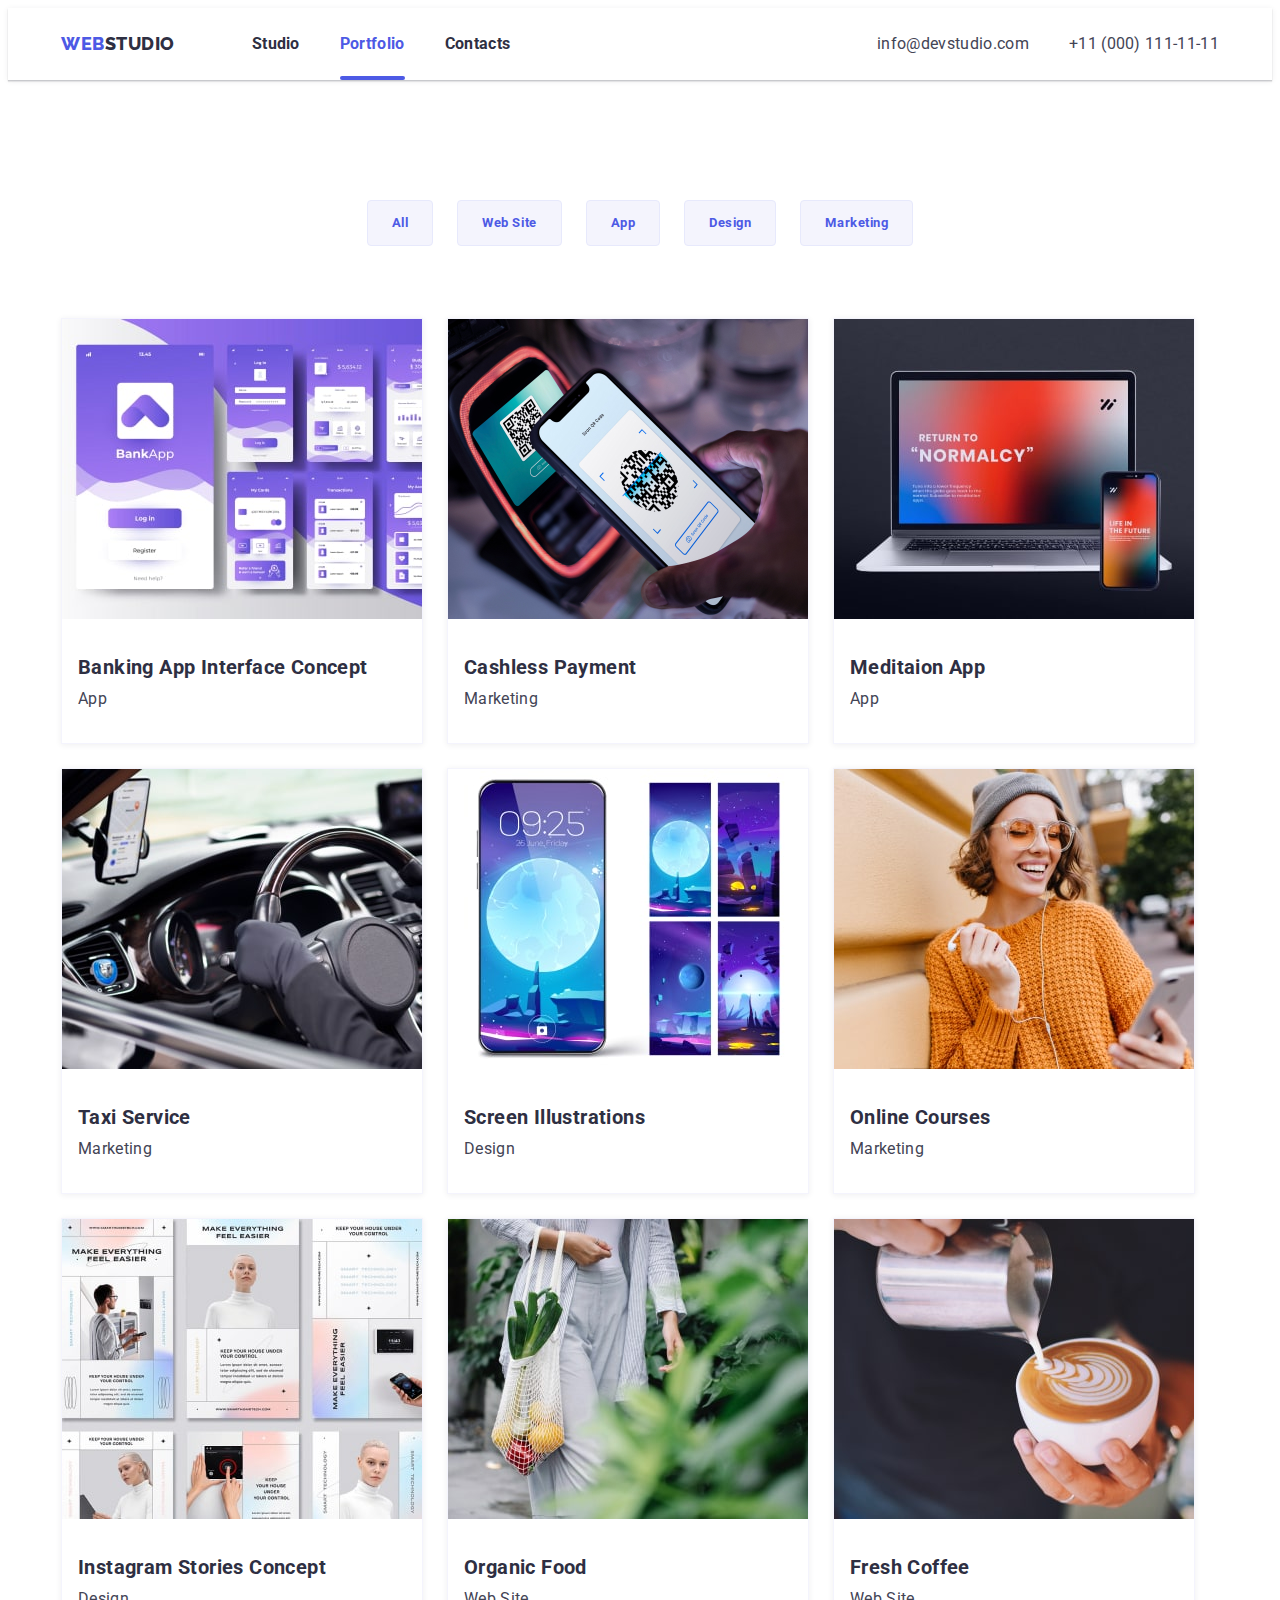
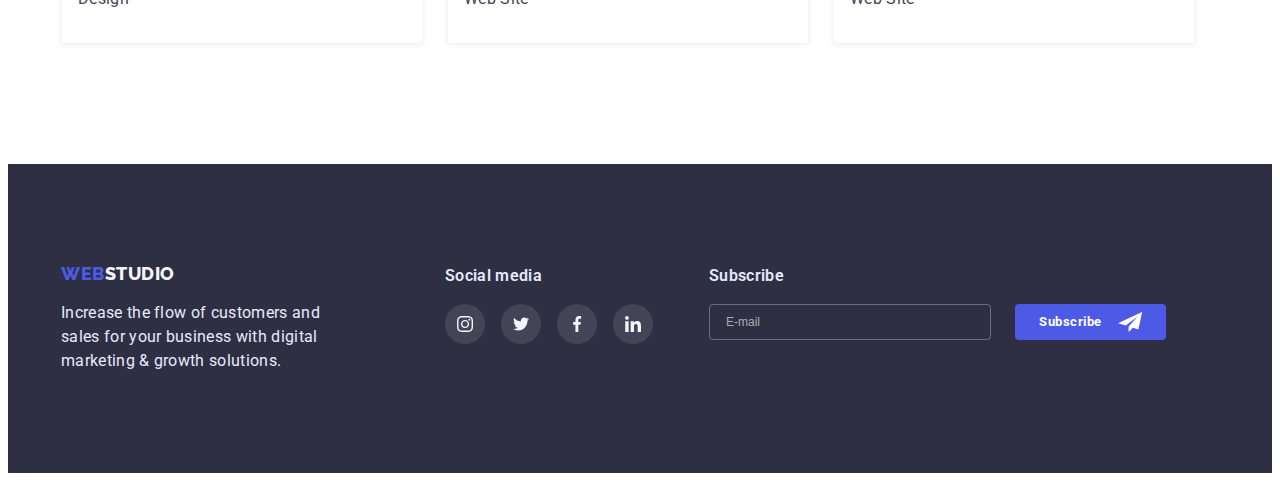
==== portfolio.html @ 07e4cd80 "start" ====
<!DOCTYPE html>
<html lang="en">
  <head>
    <meta charset="UTF-8" />
    <meta http-equiv="X-UA-Compatible" content="IE=edge" />
    <meta name="viewport" content="width=device-width, initial-scale=1.0" />
    <title>WebStudio</title>
    <link
      rel="stylesheet"
      href="https://cdnjs.cloudflare.com/ajax/libs/modern-normalize/1.1.0/modern-normalize.min.css"
      integrity="sha512-wpPYUAdjBVSE4KJnH1VR1HeZfpl1ub8YT/NKx4PuQ5NmX2tKuGu6U/JRp5y+Y8XG2tV+wKQpNHVUX03MfMFn9Q=="
      crossorigin="anonymous"
      referrerpolicy="no-referrer"
    />
    <link
      href="https://fonts.googleapis.com/css2?family=Raleway:wght@800&family=Roboto:wght@400;500;700;900&display=swap"
      rel="stylesheet"
    />
    <link rel="stylesheet" href="./css/styles.css" />
  </head>
  <body>
    <header class="header">
      <div class="container">
        <div class="header-flex">
          <nav class="header-nav">
            <a class="header-logo logo link" href="./index.html"
              ><span class="logo-start">WEB</span
              ><span class="logo-end">STUDIO</span></a
            >
            <ul class="header-menu list">
              <li class="menu-item">
                <a class="nav-link link" href="./index.html">Studio</a>
              </li>
              <li class="menu-item">
                <a class="nav-link link active-page" href="./portfolio.html"
                  ><span>Portfolio</span></a
                >
              </li>
              <li class="menu-item">
                <a class="nav-link link" href="#">Contacts</a>
              </li>
            </ul>
          </nav>
          <ul class="header-contacts list">
            <li class="contacts-item">
              <a class="contacts-link link" href="mailto:info@devstudio.com"
                >info@devstudio.com</a
              >
            </li>
            <li class="contacts-item">
              <a class="contacts-link link" href="tel:+110001111111"
                >+11 (000) 111-11-11</a
              >
            </li>
          </ul>
        </div>
      </div>
    </header>
    <main>
      <h1 class="visually-hidden">Portfolio</h1>
      <section class="section">
        <div class="container">
          <ul class="portfolio-filter list">
            <li><button type="button" class="filter-btn btn">All</button></li>
            <li>
              <button type="button" class="filter-btn btn">Web Site</button>
            </li>
            <li><button type="button" class="filter-btn btn">App</button></li>
            <li>
              <button type="button" class="filter-btn btn">Design</button>
            </li>
            <li>
              <button type="button" class="filter-btn btn">Marketing</button>
            </li>
          </ul>
          <h2 class="visually-hidden">Our Works</h2>
          <ul class="works list">
            <li class="works-item">
              <a class="link" href="#">
                <div class="work-thumb">
                  <img
                    class="list-img"
                    src="./images/portfolio/image-1.jpg"
                    alt="Banking App Interface Concept"
                    width="360"
                    height="300"
                  />
                  <div class="overlay">
                    <p class="overlay-text">
                      14 Stylish and User-Friendly App Design Concepts · Task
                      Manager App · Calorie Tracker App · Exotic Fruit Ecommerce
                      App · Cloud Storage App
                    </p>
                  </div>
                </div>
                <div class="item-info">
                  <h3 class="subtitle">Banking App Interface Concept</h3>
                  <p class="text">App</p>
                </div>
              </a>
            </li>
            <li class="works-item">
              <a class="link" href="#">
                <div class="work-thumb">
                  <img
                    class="list-img"
                    src="./images/portfolio/image-2.jpg"
                    alt="Banking App Interface Concept"
                    width="360"
                    height="300"
                  />
                  <div class="overlay">
                    <p class="overlay-text">
                      14 Stylish and User-Friendly App Design Concepts · Task
                      Manager App · Calorie Tracker App · Exotic Fruit Ecommerce
                      App · Cloud Storage App
                    </p>
                  </div>
                </div>
                <div class="item-info">
                  <h3 class="subtitle">Cashless Payment</h3>
                  <p class="text">Marketing</p>
                </div>
              </a>
            </li>
            <li class="works-item">
              <a class="link" href="#">
                <div class="work-thumb">
                  <img
                    class="list-img"
                    src="./images/portfolio/image-3.jpg"
                    alt="Meditaion App for desktop and mobile phone"
                    width="360"
                    height="300"
                  />
                  <div class="overlay">
                    <p class="overlay-text">
                      14 Stylish and User-Friendly App Design Concepts · Task
                      Manager App · Calorie Tracker App · Exotic Fruit Ecommerce
                      App · Cloud Storage App
                    </p>
                  </div>
                </div>
                <div class="item-info">
                  <h3 class="subtitle">Meditaion App</h3>
                  <p class="text">App</p>
                </div>
              </a>
            </li>
            <li class="works-item">
              <a class="link" href="#">
                <div class="work-thumb">
                  <img
                    class="list-img"
                    src="./images/portfolio/image-4.jpg"
                    alt="Driver in car"
                    width="360"
                    height="300"
                  />
                  <div class="overlay">
                    <p class="overlay-text">
                      14 Stylish and User-Friendly App Design Concepts · Task
                      Manager App · Calorie Tracker App · Exotic Fruit Ecommerce
                      App · Cloud Storage App
                    </p>
                  </div>
                </div>
                <div class="item-info">
                  <h3 class="subtitle">Taxi Service</h3>
                  <p class="text">Marketing</p>
                </div>
              </a>
            </li>
            <li class="works-item">
              <a class="link" href="#">
                <div class="work-thumb">
                  <img
                    class="list-img"
                    src="./images/portfolio/image-5.jpg"
                    alt=" Mobile phone Screen Illustrations"
                    width="360"
                    height="300"
                  />
                  <div class="overlay">
                    <p class="overlay-text">
                      14 Stylish and User-Friendly App Design Concepts · Task
                      Manager App · Calorie Tracker App · Exotic Fruit Ecommerce
                      App · Cloud Storage App
                    </p>
                  </div>
                </div>
                <div class="item-info">
                  <h3 class="subtitle">Screen Illustrations</h3>
                  <p class="text">Design</p>
                </div>
              </a>
            </li>
            <li class="works-item">
              <a class="link" href="#">
                <div class="work-thumb">
                  <img
                    class="list-img"
                    src="./images/portfolio/image-6.jpg"
                    alt="Happy girl with mobile phone"
                    width="360"
                    height="300"
                  />
                  <div class="overlay">
                    <p class="overlay-text">
                      14 Stylish and User-Friendly App Design Concepts · Task
                      Manager App · Calorie Tracker App · Exotic Fruit Ecommerce
                      App · Cloud Storage App
                    </p>
                  </div>
                </div>
                <div class="item-info">
                  <h3 class="subtitle">Online Courses</h3>
                  <p class="text">Marketing</p>
                </div>
              </a>
            </li>
            <li class="works-item">
              <a class="link" href="#">
                <div class="work-thumb">
                  <img
                    class="list-img"
                    src="./images/portfolio/image-7.jpg"
                    alt="Instagram Stories Concept"
                    width="360"
                    height="300"
                  />
                  <div class="overlay">
                    <p class="overlay-text">
                      14 Stylish and User-Friendly App Design Concepts · Task
                      Manager App · Calorie Tracker App · Exotic Fruit Ecommerce
                      App · Cloud Storage App
                    </p>
                  </div>
                </div>
                <div class="item-info">
                  <h3 class="subtitle">Instagram Stories Concept</h3>
                  <p class="text">Design</p>
                </div>
              </a>
            </li>
            <li class="works-item">
              <a class="link" href="#">
                <div class="work-thumb">
                  <img
                    class="list-img"
                    src="./images/portfolio/image-8.jpg"
                    alt="Woman with vegetables in a bag"
                    width="360"
                    height="300"
                  />
                  <div class="overlay">
                    <p class="overlay-text">
                      14 Stylish and User-Friendly App Design Concepts · Task
                      Manager App · Calorie Tracker App · Exotic Fruit Ecommerce
                      App · Cloud Storage App
                    </p>
                  </div>
                </div>
                <div class="item-info">
                  <h3 class="subtitle">Organic Food</h3>
                  <p class="text">Web Site</p>
                </div>
              </a>
            </li>
            <li class="works-item">
              <a class="link" href="#">
                <div class="work-thumb">
                  <img
                    class="list-img"
                    src="./images/portfolio/image-9.jpg"
                    alt="The man makes coffee"
                    width="360"
                    height="300"
                  />
                  <div class="overlay">
                    <p class="overlay-text">
                      14 Stylish and User-Friendly App Design Concepts · Task
                      Manager App · Calorie Tracker App · Exotic Fruit Ecommerce
                      App · Cloud Storage App
                    </p>
                  </div>
                </div>
                <div class="item-info">
                  <h3 class="subtitle">Fresh Coffee</h3>
                  <p class="text">Web Site</p>
                </div>
              </a>
            </li>
          </ul>
        </div>
      </section>
    </main>
    <footer class="footer">
      <div class="container">
        <div>
          <a class="footer-logo logo link" href="./index.html"
            ><span class="logo-start">WEB</span
            ><span class="logo-end">STUDIO</span></a
          >
          <p class="footer-text text">
            Increase the flow of customers and sales for your business with
            digital marketing & growth solutions.
          </p>
        </div>
        <div class="footer-social">
          <p class="footer-text text">Social media</p>
          <ul class="footer-social-list list">
            <li class="social-item">
              <a class="social-link link" href="#"
                ><svg class="social-icon">
                  <use href="./images/icons.svg#icon-instagram"></use></svg
              ></a>
            </li>
            <li class="social-item">
              <a class="social-link link" href="#"
                ><svg class="social-icon">
                  <use href="./images/icons.svg#icon-twitter"></use></svg
              ></a>
            </li>
            <li class="social-item">
              <a class="social-link link" href="#"
                ><svg class="social-icon">
                  <use href="./images/icons.svg#icon-facebook"></use></svg
              ></a>
            </li>
            <li class="social-item">
              <a class="social-link link" href="#"
                ><svg class="social-icon">
                  <use href="./images/icons.svg#icon-linkedin"></use></svg
              ></a>
            </li>
          </ul>
        </div>
        <div class="subscribe">
          <label for="subscribe">
            <p class="footer-text text">Subscribe</p>
          </label>
          <div class="subscribe-flex">
            <input
              class="email-input"
              type="email"
              name="subscribe-email"
              id="subscribe"
              placeholder="E-mail"
            />
            <button class="subscribe-btn btn" type="submit">
              Subscribe
              <svg class="subscribe-icon">
                <use href="./images/icons.svg#icon-send"></use>
              </svg>
            </button>
          </div>
        </div>
      </div>
    </footer>
  </body>
</html>
---- css/styles.css ----
:root {
  /*_________COLOR SCHEME________*/

  /* iris-color*/
  --primary-brand-color: #4d5ae5;
  /* ocean-color */
  --pressed-color: #404bbf;
  /* navy-blue-color */
  --dark-color: #2e2f42;
  /* navy-blue-modal */
  --backdrop-color: rgba(46, 47, 66, 0.4);
  /* green-color */
  --success-color: #31d0aa;
  /* slate-color */
  --text-color: #434455;
  /* light-text-color */
  --subtle-text-color: #8e8f99;
  /*cornflower-color*/
  --accent-color: #e7e9fc;
  /* cloud-color */
  --light-color: #f4f4fd;
  /* clean */
  --clean-color: #ffffff;

  /*_________TRANSITIONS________*/

  --main-transition-duration: 250ms;
  --main-cubic-bezier: cubic-bezier(0.4, 0, 0.2, 1);
}

body {
  font-family: 'Roboto', 'Helvetica Neue', 'Verdana', 'Tahoma', sans-serif;
  font-size: 16px;
  color: var(--text-color);
  background-color: var(--clean-color);
}

/*_________NULL STYLE________*/
h1,
h2,
h3 {
  margin-top: 0;
  margin-bottom: 0;
}

input:focus {
  outline: transparent;
}

.list {
  list-style: none;

  padding-left: 0;
  margin-top: 0;
  margin-bottom: 0;
}

.link {
  text-decoration: none;
  color: var(--text-color);
}
.link:active,
.link:visited {
  color: var(--text-color);
}

.visually-hidden {
  position: absolute;
  width: 1px;
  height: 1px;
  margin: -1px;
  border: 0;
  padding: 0;
  white-space: nowrap;
  clip-path: inset(100%);
  clip: rect(0 0 0 0);
  overflow: hidden;
}

textarea {
  resize: none;
}

textarea:focus {
  outline: transparent;
}

/*________DEFAULT STYLE________*/
.btn {
  font-family: 'Roboto';
  cursor: pointer;
  font-weight: 700;
  line-height: 1.5;
  letter-spacing: 0.04em;
}

.container {
  width: 1158px;
  padding-left: 12px;
  padding-right: 12px;
  margin: 0 auto;
}

.title {
  font-weight: 700;
  font-size: 36px;
  line-height: 1.11;
  letter-spacing: 0.02em;
  text-align: center;
  text-transform: capitalize;
  color: var(--dark-color);

  margin-bottom: 72px;
}

.subtitle {
  font-weight: 700;
  font-size: 20px;
  line-height: 1.2;
  letter-spacing: 0.02em;
  color: var(--dark-color);

  margin-bottom: 8px;
}

.text {
  line-height: 1.5;
  letter-spacing: 0.02em;

  margin-top: 0;
  margin-bottom: 0;
}

.active-page span {
  color: var(--primary-brand-color);
}

.active-page::after {
  content: '';

  display: block;

  width: 100%;
  height: 4px;
  background-color: var(--primary-brand-color);
  border-radius: 2px;

  position: absolute;
  bottom: 0;
  left: 0;
}

.section {
  padding-top: 120px;
  padding-bottom: 120px;
}

/*_______HEADER________*/
.header {
  background-color: var(--clean-color);
  box-shadow: 0px 2px 1px rgba(46, 47, 66, 0.08), 0px 1px 1px rgba(46, 47, 66, 0.16), 0px 1px 6px rgba(46, 47, 66, 0.08);
}

.header-menu {
  display: flex;
  margin-left: 77px;
}

.menu-item {
  position: relative;
  padding: 24px 0;
}

.header-nav {
  display: flex;
}

.header-flex {
  display: flex;
  align-items: center;
}

.header-menu .menu-item:not(:last-child) {
  margin-right: 40px;
}

.header-contacts {
  display: flex;
  margin-left: auto;
}

.header-contacts .contacts-item:not(:last-child) {
  margin-right: 40px;
}

.logo {
  font-family: 'Raleway', sans-serif;
  font-weight: 800;
  font-size: 18px;
  line-height: 1.33;
  letter-spacing: 0.03em;

  display: flex;
  align-items: center;
}

.logo-start {
  color: var(--primary-brand-color);
}

.header-logo .logo-end {
  color: var(--dark-color);
}

.nav-link {
  font-weight: 700;
  color: var(--dark-color);
  line-height: 1.5;
  letter-spacing: 0.02em;

  transition: color var(--main-transition-duration) var(--main-cubic-bezier);
}

.nav-link:visited {
  color: var(--dark-color);
}

.nav-link:hover,
.nav-link:focus {
  color: var(--primary-brand-color);
}

.header-contacts {
  margin-bottom: 0;
  margin-top: 0;
}

.contacts-link {
  color: var(--text-color);
  line-height: 1.5;
  letter-spacing: 0.02em;

  transition: color var(--main-transition-duration) var(--main-cubic-bezier);
}

.contacts-link:visited {
  color: var(--text-color);
}

.contacts-link:hover,
.contacts-link:focus {
  color: var(--primary-brand-color);
}

/*________index.html MAIN________*/

/*_____HERO____ */

.hero {
  background-image: linear-gradient(rgba(46, 47, 66, 0.7), rgba(46, 47, 66, 0.7)), url(../images/hero-image.jpg);
  background-position: center;
  background-size: cover;
  background-repeat: no-repeat;
  max-width: 1440px;
  background-color: var(--dark-color);
  padding: 192px 0;
  margin: 0 auto;
  text-align: center;
}

.hero-title {
  font-family: 'Roboto';
  font-style: normal;
  font-weight: 700;
  font-size: 56px;
  line-height: 1.07;
  letter-spacing: 0.02em;
  text-align: center;
  color: var(--clean-color);
  width: 496px;
  margin-bottom: 48px;
  margin-left: auto;
  margin-right: auto;
}

.hero-btn,
.send-btn {
  line-height: 1.18;
  color: var(--clean-color);

  border: none;
  background: var(--primary-brand-color);
  box-shadow: 0px 4px 4px rgba(0, 0, 0, 0.15);
  border-radius: 4px;

  min-width: 170px;
  padding: 16px 32px;

  transition: box-shadow var(--main-transition-duration) var(--main-cubic-bezier);
}

.hero-btn:hover,
.hero-btn:focus,
.send-btn:hover,
.send-btn:focus {
  box-shadow: 0px 1px 6px rgba(46, 47, 66, 0.08), 0px 1px 1px rgba(46, 47, 66, 0.16), 0px 2px 1px rgba(46, 47, 66, 0.08);
}

.hero-btn:active,
.send-btn:active,
.subscribe-btn:active {
  background: var(--pressed-color);
  box-shadow: 0px 4px 4px rgba(0, 0, 0, 0.15);
}
/*____BENEFITS SECTION____*/

.benefits-list {
  display: flex;
}

.benefits-item:not(:last-child) {
  margin-right: 24px;
}

.benefits-header {
  background-color: var(--light-color);
  margin-bottom: 8px;
}

.benefits-link {
  display: flex;
  width: 264px;
  height: 112px;
  align-items: center;
  justify-content: center;
}

.benefits-icon {
  width: 64px;
  height: 64px;
}

/*____SERVISES SECTION____*/
.services {
  padding-bottom: 120px;
}

.services-list {
  display: flex;
}

.services-item:not(:last-child) {
  margin-right: 24px;
}

/*____TEAM SECTION____*/
.team {
  background-color: var(--light-color);
}

.team-list {
  display: flex;
}

.team-item .team-subtitle {
  padding-top: 32px;
}

.team-item {
  text-align: center;

  background: var(--clean-color);
  box-shadow: 0px 1px 6px rgba(46, 47, 66, 0.08), 0px 1px 1px rgba(46, 47, 66, 0.16), 0px 2px 1px rgba(46, 47, 66, 0.08);
  border-radius: 0px 0px 4px 4px;

  padding-bottom: 32px;
}

.team-item:not(:last-child) {
  margin-right: 24px;
}

.team-item .text {
  margin-bottom: 12px;
}

.team-social {
  display: flex;
  justify-content: center;
}

.social-link {
  background-color: var(--primary-brand-color);
  width: 40px;
  height: 40px;
  border-radius: 50%;
  display: flex;
  justify-content: center;
  align-items: center;

  transition: background-color var(--main-transition-duration) var(--main-cubic-bezier);
}

.social-link:hover {
  background-color: var(--pressed-color);
}

.social-icon {
  width: 16px;
  height: 16px;
}

.social-item + .social-item {
  margin-left: 24px;
}

/*____CUSTOMERS SECTION____*/
.customers-list {
  display: flex;
  justify-content: center;
}

.customer-link {
  border: 1px solid var(--subtle-text-color);
  border-radius: 4px;
  color: var(--subtle-text-color);
  display: flex;
  width: 168px;
  height: 88px;
  justify-content: center;
  align-items: center;

  transition: color var(--main-transition-duration) var(--main-cubic-bezier), border var(--main-transition-duration) var(--main-cubic-bezier);
}

.customer-link:hover,
.customer-link:focus {
  color: var(--primary-brand-color);
  border: 1px solid var(--primary-brand-color);
}

.customers-item + .customers-item {
  margin-left: 24px;
}

.customer-icon {
  width: 104px;
  height: 56px;
  fill: currentColor;
}

/*_______portfolio.html MAIN________*/

/*____FILTER SECTION____*/

.portfolio-filter {
  margin-bottom: 72px;

  display: flex;
  justify-content: center;
}

.portfolio-filter li:not(:last-child) {
  margin-right: 24px;
}

.filter-btn {
  color: var(--primary-brand-color);
  background: var(--light-color);
  border: 1px solid var(--accent-color);
  border-radius: 4px;

  padding: 12px 24px;

  transition: color var(--main-transition-duration) var(--main-cubic-bezier), background var(--main-transition-duration) var(--main-cubic-bezier),
    box-shadow var(--main-transition-duration) var(--main-cubic-bezier), border-radius var(--main-transition-duration) var(--main-cubic-bezier);
}

.filter-btn:hover,
.filter-btn:focus {
  color: var(--clean-color);
  background: var(--primary-brand-color);
  box-shadow: 0px 3px 1px rgba(0, 0, 0, 0.1), 0px 2px 1px rgba(0, 0, 0, 0.08), 0px 2px 2px rgba(0, 0, 0, 0.12);
  border-radius: 4px;
}

/*____WORKS SECTION____*/

.works {
  display: flex;
  flex-wrap: wrap;
  margin: -12px;
}

.work-thumb {
  position: relative;
}

.overlay {
  position: absolute;
  top: 0;
  left: 0;

  width: 100%;
  height: 100%;
  padding: 40px 32px 0 32px;
  background-color: var(--primary-brand-color);

  transform: translateY(100%);
  transition: transform var(--main-transition-duration) var(--main-cubic-bezier);
}

.overlay-text {
  color: var(--clean-color);
}

.works-item {
  background: var(--clean-color);
  border: 0.5px solid var(--light-color);
  box-shadow: 0px 1px 6px rgba(46, 47, 66, 0.08);
  margin: 12px;

  overflow: hidden;

  transition: transform var(--main-transition-duration) var(--main-cubic-bezier), box-shadow var(--main-transition-duration) var(--main-cubic-bezier),
    box-shadow var(--main-transition-duration) var(--main-cubic-bezier);
}

.works-item:hover,
.works-item:focus {
  border: 0.5px solid var(--light-color);
  box-shadow: 0px 1px 6px rgba(46, 47, 66, 0.08), 0px 1px 1px rgba(46, 47, 66, 0.16), 0px 2px 1px rgba(46, 47, 66, 0.08);
}

.works-item .link:hover .overlay,
.works-item .link:focus .overlay {
  transform: translateY(0);
}

.item-info {
  padding: 32px 16px;

  background-color: var(--clean-color);

  position: relative;
  z-index: 1;
}

/*________FOOTER________*/

.footer {
  background-color: var(--dark-color);

  padding-top: 100px;
  padding-bottom: 100px;
}

.footer-logo {
  line-height: 1.16;

  display: inline-block;
  margin-bottom: 16px;
}

.footer-logo .logo-end {
  color: var(--light-color);
}

.footer-text {
  color: var(--accent-color);

  width: 264px;
}

.footer-social {
  margin-left: 120px;
}

.footer-social .footer-text,
.subscribe .footer-text {
  font-weight: 600;
  margin-bottom: 16px;
}

.footer-social-list {
  display: flex;
}

.footer-social-list .social-item:not(:first-child) {
  margin-left: 16px;
}

.footer-social-list .social-link {
  background-color: rgba(255, 255, 255, 0.1);

  transition: background-color var(--main-transition-duration) var(--main-cubic-bezier);
}

.footer-social-list .social-link:hover,
.footer-social-list .social-link:focus {
  background-color: var(--success-color);
}

.footer .container {
  display: flex;
}

.email-input {
  padding: 8px 0 8px 16px;
  background-color: transparent;
  border: 1px solid rgba(255, 255, 255, 0.3);
  border-radius: 4px;
  min-width: 264px;
  color: var(--accent-color);
}

.email-input::placeholder {
  color: rgba(255, 255, 255, 0.6);
  font-size: 12px;
  line-height: 1.5;
}

.subscribe-btn {
  padding: 8px 24px;
  background-color: var(--primary-brand-color);
  border-radius: 4px;
  border: transparent;
  margin-left: 24px;

  color: var(--clean-color);

  display: flex;
  justify-content: center;
  align-items: center;
}

.subscribe-flex {
  display: flex;
}

.subscribe-icon {
  width: 24px;
  height: 20px;
  margin-left: 16px;
}

/*________MODAL________*/

.backdrop {
  width: 100vw;
  height: 100vh;
  background-color: var(--backdrop-color);

  position: fixed;
  top: 0;
  left: 0;

  transition: opacity var(--main-transition-duration) var(--main-cubic-bezier), visibility var(--main-transition-duration) var(--main-cubic-bezier);
}

.backdrop.is-hidden {
  visibility: hidden;
  opacity: 0;
  pointer-events: none;
}

.modal {
  width: 410px;
  min-height: 575px;
  background-color: #fcfcfc;
  box-shadow: 0px 1px 1px rgba(0, 0, 0, 0.14), 0px 1px 3px rgba(0, 0, 0, 0.12), 0px 2px 1px rgba(0, 0, 0, 0.2);
  border-radius: 4px;
  padding: 72px 24px 24px 24px;

  position: absolute;
  left: 50%;
  top: 50%;

  transform: scale(1) translate(-50%, -50%);

  transition-property: transform, opacity;
  transition-duration: var(--main-transition-duration);
  transition-timing-function: var(--main-cubic-bezier);
  transition-delay: 300ms;
}

.backdrop.is-hidden .modal {
  transform: scale(1.5) translate(-50%, 80%);
  opacity: 0;
}

.modal-btn {
  width: 24px;
  height: 24px;
  background-color: var(--accent-color);
  border: 1px solid rgba(0, 0, 0, 0.1);
  border-radius: 50%;

  cursor: pointer;

  display: flex;
  justify-content: center;
  align-items: center;

  position: absolute;
  top: 24px;
  right: 24px;
}

.modal-btn:active,
.modal-btn:focus,
.modal-btn:hover{
  background-color: var(--pressed-color);
}

.modal-btn:active .modal-icon, 
.modal-btn:focus .modal-icon, 
.modal-btn:hover .modal-icon {
  fill: var(--clean-color);
}

.modal-icon {
  width: 8px;
  height: 8px;
}

.user-contacts {
  display: flex;
  flex-direction: column;
}

.modal-title {
  font-size: 16px;
  line-height: 1.5;
  color: var(--dark-color);
  text-align: center;

  margin-bottom: 16px;
}

.modal-label {
  display: block;
  font-size: 12px;
  line-height: 1.16;
  letter-spacing: 0.01em;

  margin-bottom: 4px;
}

.modal-input {
  width: 100%;
  border: 1px solid rgba(33, 33, 33, 0.2);
  border-radius: 4px;
  padding: 8px 4px 8px 38px;

  background-color: #fcfcfc;

  transition: border var(--main-transition-duration) var(--main-cubic-bezier);
}

.modal-input:focus {
  border: 1px solid var(--primary-brand-color);
}

.modal-input ~ .input-icon {
  transition: fill var(--main-transition-duration) var(--main-cubic-bezier);
}

.modal-input:focus ~ .input-icon {
  fill: var(--primary-brand-color);
}

.modal-input::placeholder {
  font-size: 12px;
  line-height: 1.16;
  letter-spacing: 0.01em;
  color: rgba(117, 117, 117, 0.5);
}

.input-field {
  display: block;
  margin-bottom: 8px;
}

.input-relative {
  position: relative;
}

.input-icon {
  width: 18px;
  height: 24px;
  display: block;

  position: absolute;
  top: 50%;
  left: 20px;

  transform: translateY(-50%);
}

.comment-input {
  margin-bottom: 8px;
}
.comment-input > .modal-input {
  padding-left: 16px;
  min-height: 120px; 
}

.check-label {
  display: flex;
  margin-bottom: 24px;
  align-items: center;
}

.checkbox {
  position: absolute;
  width: 1px;
  height: 1px;
  margin: -1px;
  border: 0;
  padding: 0;

  white-space: nowrap;
  clip-path: inset(100%);
  clip: rect(0 0 0 0);
  overflow: hidden;
}

.check-icon {
  display: block;
  width: 16px;
  height: 16px;
  border: 1.25px solid var(--dark-color);
  border-radius: 2px;
  margin-right: 8px;

  transition-property: background-image, background-color, border;
  transition-duration: var(--main-transition-duration);
  transition-timing-function: var(--main-cubic-bezier);
}

.checkbox:checked + .check-icon {
  background-image: url(../images/check.svg);
  background-color: var(--pressed-color);
  border: 1.25px solid var(--pressed-color);
  background-size: contain;
  background-origin: border-box;
}

.check-text {
  font-size: 12px;
  line-height: 1.33;
  letter-spacing: 0.04em;
  color: #757575;
}

.check-link {
  display: inline-block;
  margin-left: 4px;
  color: var(--primary-brand-color);
  text-decoration: underline;
}

.check-link:visited {
  color: var(--primary-brand-color);
}

.send-btn {
  display: block;
  margin: 0 auto;
}
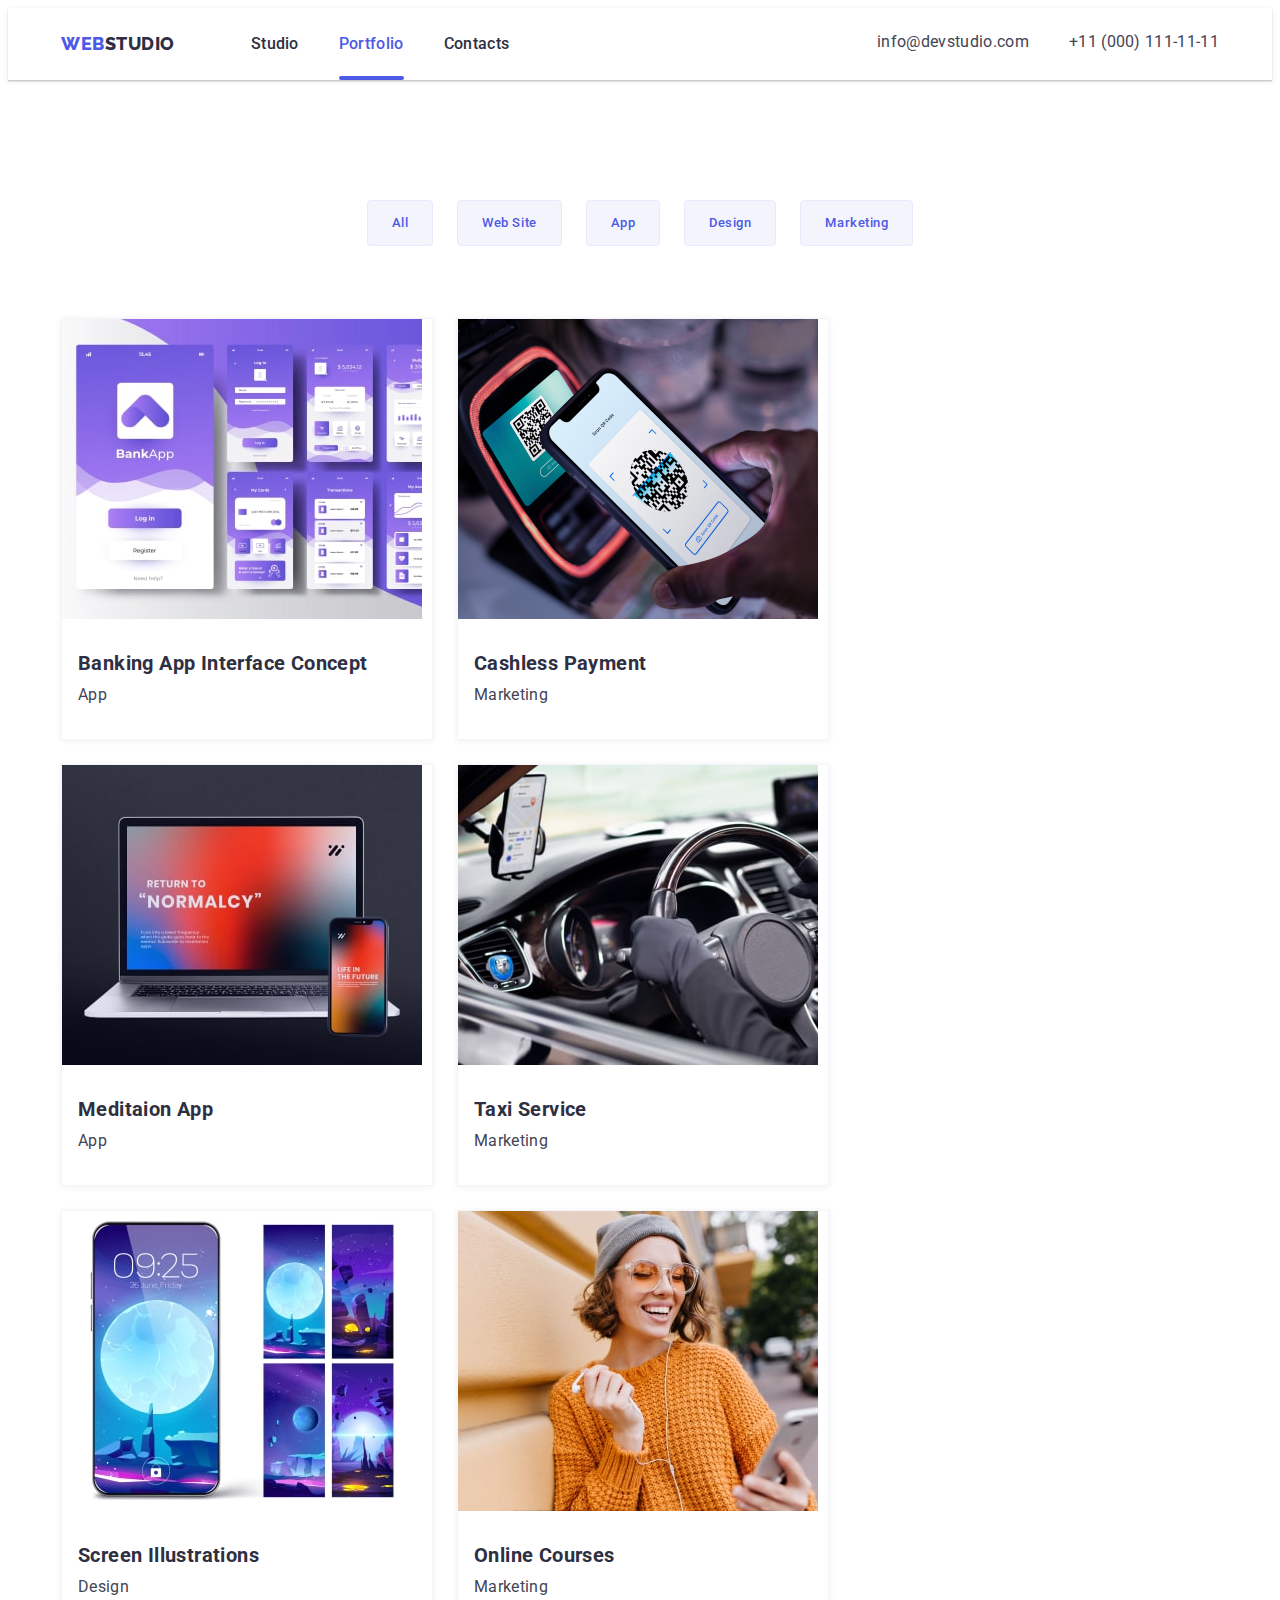
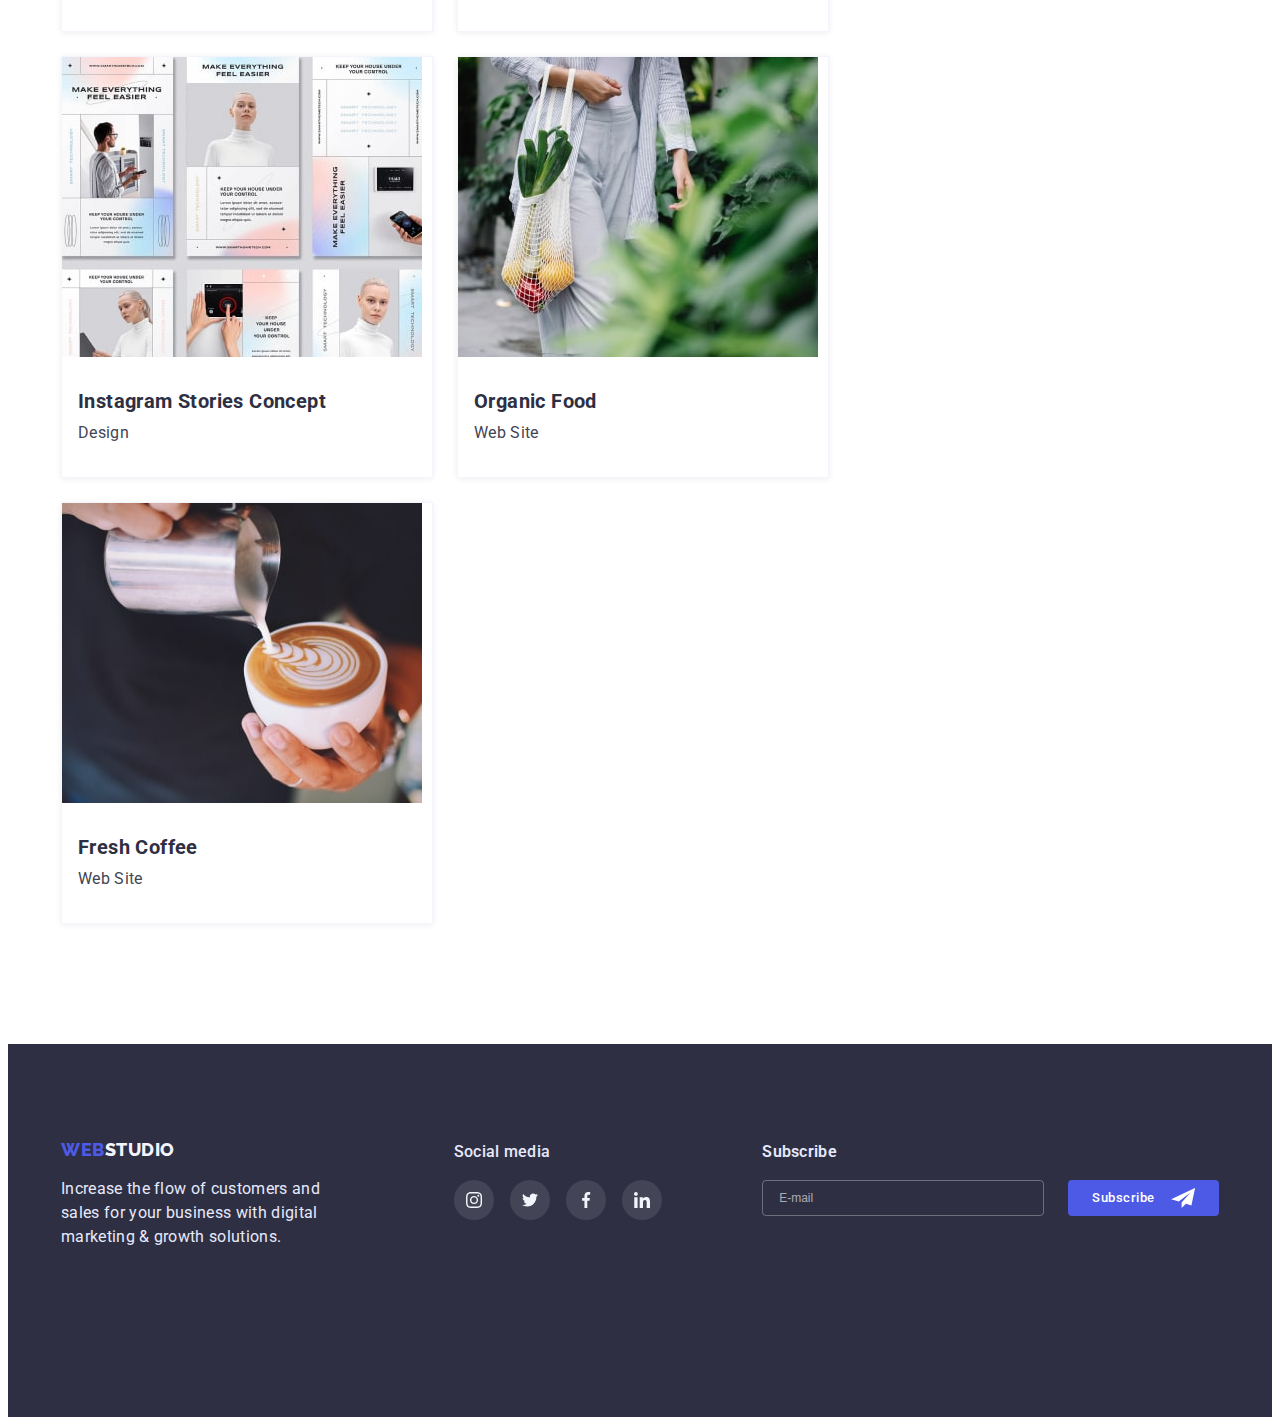
==== commit c7a8ac61: "Final" ====
--- a/portfolio.html
+++ b/portfolio.html
@@ -12,10 +12,7 @@
       crossorigin="anonymous"
       referrerpolicy="no-referrer"
     />
-    <link
-      href="https://fonts.googleapis.com/css2?family=Raleway:wght@800&family=Roboto:wght@400;500;700;900&display=swap"
-      rel="stylesheet"
-    />
+    <link href="https://fonts.googleapis.com/css2?family=Raleway:wght@800&family=Roboto:wght@400;500;700;900&display=swap" rel="stylesheet" />
     <link rel="stylesheet" href="./css/styles.css" />
   </head>
   <body>
@@ -23,18 +20,13 @@
       <div class="container">
         <div class="header-flex">
           <nav class="header-nav">
-            <a class="header-logo logo link" href="./index.html"
-              ><span class="logo-start">WEB</span
-              ><span class="logo-end">STUDIO</span></a
-            >
+            <a class="header-logo logo link" href="./index.html"><span class="logo-start">WEB</span><span class="logo-end">STUDIO</span></a>
             <ul class="header-menu list">
               <li class="menu-item">
                 <a class="nav-link link" href="./index.html">Studio</a>
               </li>
               <li class="menu-item">
-                <a class="nav-link link active-page" href="./portfolio.html"
-                  ><span>Portfolio</span></a
-                >
+                <a class="nav-link link active-page" href="./portfolio.html"><span>Portfolio</span></a>
               </li>
               <li class="menu-item">
                 <a class="nav-link link" href="#">Contacts</a>
@@ -43,14 +35,10 @@
           </nav>
           <ul class="header-contacts list">
             <li class="contacts-item">
-              <a class="contacts-link link" href="mailto:info@devstudio.com"
-                >info@devstudio.com</a
-              >
+              <a class="contacts-link link" href="mailto:info@devstudio.com">info@devstudio.com</a>
             </li>
             <li class="contacts-item">
-              <a class="contacts-link link" href="tel:+110001111111"
-                >+11 (000) 111-11-11</a
-              >
+              <a class="contacts-link link" href="tel:+110001111111">+11 (000) 111-11-11</a>
             </li>
           </ul>
         </div>
@@ -78,18 +66,10 @@
             <li class="works-item">
               <a class="link" href="#">
                 <div class="work-thumb">
-                  <img
-                    class="list-img"
-                    src="./images/portfolio/image-1.jpg"
-                    alt="Banking App Interface Concept"
-                    width="360"
-                    height="300"
-                  />
-                  <div class="overlay">
-                    <p class="overlay-text">
-                      14 Stylish and User-Friendly App Design Concepts · Task
-                      Manager App · Calorie Tracker App · Exotic Fruit Ecommerce
-                      App · Cloud Storage App
+                  <img class="list-img" src="./images/portfolio/image-1.jpg" alt="Banking App Interface Concept" width="360" height="300" />
+                  <div class="overlay">
+                    <p class="overlay-text">
+                      14 Stylish and User-Friendly App Design Concepts · Task Manager App · Calorie Tracker App · Exotic Fruit Ecommerce App · Cloud Storage App
                     </p>
                   </div>
                 </div>
@@ -102,18 +82,10 @@
             <li class="works-item">
               <a class="link" href="#">
                 <div class="work-thumb">
-                  <img
-                    class="list-img"
-                    src="./images/portfolio/image-2.jpg"
-                    alt="Banking App Interface Concept"
-                    width="360"
-                    height="300"
-                  />
-                  <div class="overlay">
-                    <p class="overlay-text">
-                      14 Stylish and User-Friendly App Design Concepts · Task
-                      Manager App · Calorie Tracker App · Exotic Fruit Ecommerce
-                      App · Cloud Storage App
+                  <img class="list-img" src="./images/portfolio/image-2.jpg" alt="Banking App Interface Concept" width="360" height="300" />
+                  <div class="overlay">
+                    <p class="overlay-text">
+                      14 Stylish and User-Friendly App Design Concepts · Task Manager App · Calorie Tracker App · Exotic Fruit Ecommerce App · Cloud Storage App
                     </p>
                   </div>
                 </div>
@@ -126,18 +98,10 @@
             <li class="works-item">
               <a class="link" href="#">
                 <div class="work-thumb">
-                  <img
-                    class="list-img"
-                    src="./images/portfolio/image-3.jpg"
-                    alt="Meditaion App for desktop and mobile phone"
-                    width="360"
-                    height="300"
-                  />
-                  <div class="overlay">
-                    <p class="overlay-text">
-                      14 Stylish and User-Friendly App Design Concepts · Task
-                      Manager App · Calorie Tracker App · Exotic Fruit Ecommerce
-                      App · Cloud Storage App
+                  <img class="list-img" src="./images/portfolio/image-3.jpg" alt="Meditaion App for desktop and mobile phone" width="360" height="300" />
+                  <div class="overlay">
+                    <p class="overlay-text">
+                      14 Stylish and User-Friendly App Design Concepts · Task Manager App · Calorie Tracker App · Exotic Fruit Ecommerce App · Cloud Storage App
                     </p>
                   </div>
                 </div>
@@ -150,18 +114,10 @@
             <li class="works-item">
               <a class="link" href="#">
                 <div class="work-thumb">
-                  <img
-                    class="list-img"
-                    src="./images/portfolio/image-4.jpg"
-                    alt="Driver in car"
-                    width="360"
-                    height="300"
-                  />
-                  <div class="overlay">
-                    <p class="overlay-text">
-                      14 Stylish and User-Friendly App Design Concepts · Task
-                      Manager App · Calorie Tracker App · Exotic Fruit Ecommerce
-                      App · Cloud Storage App
+                  <img class="list-img" src="./images/portfolio/image-4.jpg" alt="Driver in car" width="360" height="300" />
+                  <div class="overlay">
+                    <p class="overlay-text">
+                      14 Stylish and User-Friendly App Design Concepts · Task Manager App · Calorie Tracker App · Exotic Fruit Ecommerce App · Cloud Storage App
                     </p>
                   </div>
                 </div>
@@ -174,18 +130,10 @@
             <li class="works-item">
               <a class="link" href="#">
                 <div class="work-thumb">
-                  <img
-                    class="list-img"
-                    src="./images/portfolio/image-5.jpg"
-                    alt=" Mobile phone Screen Illustrations"
-                    width="360"
-                    height="300"
-                  />
-                  <div class="overlay">
-                    <p class="overlay-text">
-                      14 Stylish and User-Friendly App Design Concepts · Task
-                      Manager App · Calorie Tracker App · Exotic Fruit Ecommerce
-                      App · Cloud Storage App
+                  <img class="list-img" src="./images/portfolio/image-5.jpg" alt=" Mobile phone Screen Illustrations" width="360" height="300" />
+                  <div class="overlay">
+                    <p class="overlay-text">
+                      14 Stylish and User-Friendly App Design Concepts · Task Manager App · Calorie Tracker App · Exotic Fruit Ecommerce App · Cloud Storage App
                     </p>
                   </div>
                 </div>
@@ -198,18 +146,10 @@
             <li class="works-item">
               <a class="link" href="#">
                 <div class="work-thumb">
-                  <img
-                    class="list-img"
-                    src="./images/portfolio/image-6.jpg"
-                    alt="Happy girl with mobile phone"
-                    width="360"
-                    height="300"
-                  />
-                  <div class="overlay">
-                    <p class="overlay-text">
-                      14 Stylish and User-Friendly App Design Concepts · Task
-                      Manager App · Calorie Tracker App · Exotic Fruit Ecommerce
-                      App · Cloud Storage App
+                  <img class="list-img" src="./images/portfolio/image-6.jpg" alt="Happy girl with mobile phone" width="360" height="300" />
+                  <div class="overlay">
+                    <p class="overlay-text">
+                      14 Stylish and User-Friendly App Design Concepts · Task Manager App · Calorie Tracker App · Exotic Fruit Ecommerce App · Cloud Storage App
                     </p>
                   </div>
                 </div>
@@ -222,18 +162,10 @@
             <li class="works-item">
               <a class="link" href="#">
                 <div class="work-thumb">
-                  <img
-                    class="list-img"
-                    src="./images/portfolio/image-7.jpg"
-                    alt="Instagram Stories Concept"
-                    width="360"
-                    height="300"
-                  />
-                  <div class="overlay">
-                    <p class="overlay-text">
-                      14 Stylish and User-Friendly App Design Concepts · Task
-                      Manager App · Calorie Tracker App · Exotic Fruit Ecommerce
-                      App · Cloud Storage App
+                  <img class="list-img" src="./images/portfolio/image-7.jpg" alt="Instagram Stories Concept" width="360" height="300" />
+                  <div class="overlay">
+                    <p class="overlay-text">
+                      14 Stylish and User-Friendly App Design Concepts · Task Manager App · Calorie Tracker App · Exotic Fruit Ecommerce App · Cloud Storage App
                     </p>
                   </div>
                 </div>
@@ -246,18 +178,10 @@
             <li class="works-item">
               <a class="link" href="#">
                 <div class="work-thumb">
-                  <img
-                    class="list-img"
-                    src="./images/portfolio/image-8.jpg"
-                    alt="Woman with vegetables in a bag"
-                    width="360"
-                    height="300"
-                  />
-                  <div class="overlay">
-                    <p class="overlay-text">
-                      14 Stylish and User-Friendly App Design Concepts · Task
-                      Manager App · Calorie Tracker App · Exotic Fruit Ecommerce
-                      App · Cloud Storage App
+                  <img class="list-img" src="./images/portfolio/image-8.jpg" alt="Woman with vegetables in a bag" width="360" height="300" />
+                  <div class="overlay">
+                    <p class="overlay-text">
+                      14 Stylish and User-Friendly App Design Concepts · Task Manager App · Calorie Tracker App · Exotic Fruit Ecommerce App · Cloud Storage App
                     </p>
                   </div>
                 </div>
@@ -270,18 +194,10 @@
             <li class="works-item">
               <a class="link" href="#">
                 <div class="work-thumb">
-                  <img
-                    class="list-img"
-                    src="./images/portfolio/image-9.jpg"
-                    alt="The man makes coffee"
-                    width="360"
-                    height="300"
-                  />
-                  <div class="overlay">
-                    <p class="overlay-text">
-                      14 Stylish and User-Friendly App Design Concepts · Task
-                      Manager App · Calorie Tracker App · Exotic Fruit Ecommerce
-                      App · Cloud Storage App
+                  <img class="list-img" src="./images/portfolio/image-9.jpg" alt="The man makes coffee" width="360" height="300" />
+                  <div class="overlay">
+                    <p class="overlay-text">
+                      14 Stylish and User-Friendly App Design Concepts · Task Manager App · Calorie Tracker App · Exotic Fruit Ecommerce App · Cloud Storage App
                     </p>
                   </div>
                 </div>
@@ -295,65 +211,60 @@
         </div>
       </section>
     </main>
+    <!--     
+        ============
+           FOOTER
+        ============
+    -->
     <footer class="footer">
       <div class="container">
-        <div>
-          <a class="footer-logo logo link" href="./index.html"
-            ><span class="logo-start">WEB</span
-            ><span class="logo-end">STUDIO</span></a
-          >
-          <p class="footer-text text">
-            Increase the flow of customers and sales for your business with
-            digital marketing & growth solutions.
-          </p>
-        </div>
-        <div class="footer-social">
-          <p class="footer-text text">Social media</p>
-          <ul class="footer-social-list list">
-            <li class="social-item">
-              <a class="social-link link" href="#"
-                ><svg class="social-icon">
-                  <use href="./images/icons.svg#icon-instagram"></use></svg
-              ></a>
-            </li>
-            <li class="social-item">
-              <a class="social-link link" href="#"
-                ><svg class="social-icon">
-                  <use href="./images/icons.svg#icon-twitter"></use></svg
-              ></a>
-            </li>
-            <li class="social-item">
-              <a class="social-link link" href="#"
-                ><svg class="social-icon">
-                  <use href="./images/icons.svg#icon-facebook"></use></svg
-              ></a>
-            </li>
-            <li class="social-item">
-              <a class="social-link link" href="#"
-                ><svg class="social-icon">
-                  <use href="./images/icons.svg#icon-linkedin"></use></svg
-              ></a>
-            </li>
-          </ul>
-        </div>
-        <div class="subscribe">
-          <label for="subscribe">
-            <p class="footer-text text">Subscribe</p>
-          </label>
-          <div class="subscribe-flex">
-            <input
-              class="email-input"
-              type="email"
-              name="subscribe-email"
-              id="subscribe"
-              placeholder="E-mail"
-            />
-            <button class="subscribe-btn btn" type="submit">
-              Subscribe
-              <svg class="subscribe-icon">
-                <use href="./images/icons.svg#icon-send"></use>
-              </svg>
-            </button>
+        <div class="tablet-flex">
+          <div class="footer-top">
+            <a class="footer-logo logo link" href="./index.html"><span class="logo-start">WEB</span><span class="logo-end">STUDIO</span></a>
+            <p class="footer-text text">Increase the flow of customers and sales for your business with digital marketing & growth solutions.</p>
+          </div>
+          <div class="footer-social">
+            <p class="footer-text text">Social media</p>
+            <ul class="footer-social-list list">
+              <li class="social-item">
+                <a class="social-link link" href="#"
+                  ><svg class="social-icon">
+                    <use href="./images/icons.svg#icon-instagram"></use></svg
+                ></a>
+              </li>
+              <li class="social-item">
+                <a class="social-link link" href="#"
+                  ><svg class="social-icon">
+                    <use href="./images/icons.svg#icon-twitter"></use></svg
+                ></a>
+              </li>
+              <li class="social-item">
+                <a class="social-link link" href="#"
+                  ><svg class="social-icon">
+                    <use href="./images/icons.svg#icon-facebook"></use></svg
+                ></a>
+              </li>
+              <li class="social-item">
+                <a class="social-link link" href="#"
+                  ><svg class="social-icon">
+                    <use href="./images/icons.svg#icon-linkedin"></use></svg
+                ></a>
+              </li>
+            </ul>
+          </div>
+          <div class="subscribe">
+            <label for="subscribe">
+              <p class="footer-text text">Subscribe</p>
+              <div class="subscribe-flex">
+                <input class="email-input" type="email" name="subscribe-email" id="subscribe" placeholder="E-mail" />
+                <button class="subscribe-btn btn" type="submit">
+                  Subscribe
+                  <svg class="subscribe-icon">
+                    <use href="./images/icons.svg#icon-send"></use>
+                  </svg>
+                </button>
+              </div>
+            </label>
           </div>
         </div>
       </div>
--- a/css/styles.css
+++ b/css/styles.css
@@ -47,6 +47,19 @@
   outline: transparent;
 }
 
+p {
+  margin: 0;
+}
+
+a {
+  margin: 0;
+}
+
+img {
+  display: block;
+  max-width: 100%;
+  height: auto;
+}
 .list {
   list-style: none;
 
@@ -89,15 +102,14 @@
 .btn {
   font-family: 'Roboto';
   cursor: pointer;
-  font-weight: 700;
+  font-weight: 500;
   line-height: 1.5;
   letter-spacing: 0.04em;
 }
 
 .container {
-  width: 1158px;
-  padding-left: 12px;
-  padding-right: 12px;
+  padding-left: 16px;
+  padding-right: 16px;
   margin: 0 auto;
 }
 
@@ -151,46 +163,22 @@
 }
 
 .section {
-  padding-top: 120px;
-  padding-bottom: 120px;
+  padding-top: 96px;
+  padding-bottom: 96px;
 }
 
 /*_______HEADER________*/
+
 .header {
   background-color: var(--clean-color);
   box-shadow: 0px 2px 1px rgba(46, 47, 66, 0.08), 0px 1px 1px rgba(46, 47, 66, 0.16), 0px 1px 6px rgba(46, 47, 66, 0.08);
-}
-
-.header-menu {
-  display: flex;
-  margin-left: 77px;
-}
-
-.menu-item {
-  position: relative;
   padding: 24px 0;
 }
 
 .header-nav {
   display: flex;
-}
-
-.header-flex {
-  display: flex;
   align-items: center;
-}
-
-.header-menu .menu-item:not(:last-child) {
-  margin-right: 40px;
-}
-
-.header-contacts {
-  display: flex;
-  margin-left: auto;
-}
-
-.header-contacts .contacts-item:not(:last-child) {
-  margin-right: 40px;
+  justify-content: space-between;
 }
 
 .logo {
@@ -199,9 +187,6 @@
   font-size: 18px;
   line-height: 1.33;
   letter-spacing: 0.03em;
-
-  display: flex;
-  align-items: center;
 }
 
 .logo-start {
@@ -212,72 +197,36 @@
   color: var(--dark-color);
 }
 
-.nav-link {
-  font-weight: 700;
-  color: var(--dark-color);
-  line-height: 1.5;
-  letter-spacing: 0.02em;
-
-  transition: color var(--main-transition-duration) var(--main-cubic-bezier);
-}
-
-.nav-link:visited {
-  color: var(--dark-color);
-}
-
-.nav-link:hover,
-.nav-link:focus {
-  color: var(--primary-brand-color);
-}
-
-.header-contacts {
-  margin-bottom: 0;
-  margin-top: 0;
-}
-
-.contacts-link {
-  color: var(--text-color);
-  line-height: 1.5;
-  letter-spacing: 0.02em;
-
-  transition: color var(--main-transition-duration) var(--main-cubic-bezier);
-}
-
-.contacts-link:visited {
-  color: var(--text-color);
-}
-
-.contacts-link:hover,
-.contacts-link:focus {
-  color: var(--primary-brand-color);
-}
-
 /*________index.html MAIN________*/
 
 /*_____HERO____ */
 
 .hero {
-  background-image: linear-gradient(rgba(46, 47, 66, 0.7), rgba(46, 47, 66, 0.7)), url(../images/hero-image.jpg);
+  background-image: linear-gradient(rgba(46, 47, 66, 0.7), rgba(46, 47, 66, 0.7)), url(../images/hero-bg/mobile-bg.jpg);
   background-position: center;
   background-size: cover;
   background-repeat: no-repeat;
-  max-width: 1440px;
   background-color: var(--dark-color);
-  padding: 192px 0;
+  padding: 112px 0;
   margin: 0 auto;
   text-align: center;
+}
+
+@media (min-device-pixel-ratio: 2), (min-resolution: 192dpi), (min-resolution: 2dppx) {
+  .hero {
+    background-image: linear-gradient(rgba(46, 47, 66, 0.7), rgba(46, 47, 66, 0.7)), url(../images/hero-bg/mobile-bg@2x.jpg);
+  }
 }
 
 .hero-title {
   font-family: 'Roboto';
   font-style: normal;
   font-weight: 700;
-  font-size: 56px;
+  font-size: 36px;
   line-height: 1.07;
   letter-spacing: 0.02em;
   text-align: center;
   color: var(--clean-color);
-  width: 496px;
   margin-bottom: 48px;
   margin-left: auto;
   margin-right: auto;
@@ -314,17 +263,10 @@
 }
 /*____BENEFITS SECTION____*/
 
-.benefits-list {
-  display: flex;
-}
-
-.benefits-item:not(:last-child) {
-  margin-right: 24px;
-}
-
-.benefits-header {
-  background-color: var(--light-color);
-  margin-bottom: 8px;
+@media (max-width: 1199.98px) {
+  .benefits-header {
+    display: none;
+  }
 }
 
 .benefits-link {
@@ -335,22 +277,31 @@
   justify-content: center;
 }
 
-.benefits-icon {
-  width: 64px;
-  height: 64px;
+.benefits-subtitle {
+  text-align: center;
+  margin-bottom: 8px;
+  font-size: 36px;
+}
+
+.benefits-text {
+  margin-left: auto;
+  margin-right: auto;
+}
+@media (max-width: 1199.98px) {
+  .benefits-text {
+    font-weight: 500;
+  }
+
+  .benefits-item:not(:last-child) {
+    margin-bottom: 72px;
+  }
 }
 
 /*____SERVISES SECTION____*/
-.services {
-  padding-bottom: 120px;
-}
-
-.services-list {
-  display: flex;
-}
-
-.services-item:not(:last-child) {
-  margin-right: 24px;
+@media (max-width: 1199.98px) {
+  .services {
+    display: none;
+  }
 }
 
 /*____TEAM SECTION____*/
@@ -358,8 +309,11 @@
   background-color: var(--light-color);
 }
 
+.team.section {
+  padding-bottom: 128px;
+}
+
 .team-list {
-  display: flex;
 }
 
 .team-item .team-subtitle {
@@ -372,18 +326,12 @@
   background: var(--clean-color);
   box-shadow: 0px 1px 6px rgba(46, 47, 66, 0.08), 0px 1px 1px rgba(46, 47, 66, 0.16), 0px 2px 1px rgba(46, 47, 66, 0.08);
   border-radius: 0px 0px 4px 4px;
-
   padding-bottom: 32px;
-}
-
-.team-item:not(:last-child) {
-  margin-right: 24px;
 }
 
 .team-item .text {
   margin-bottom: 12px;
 }
-
 .team-social {
   display: flex;
   justify-content: center;
@@ -415,9 +363,17 @@
 }
 
 /*____CUSTOMERS SECTION____*/
+
 .customers-list {
   display: flex;
+  flex-wrap: wrap;
   justify-content: center;
+  margin: 0 auto;
+  max-width: 396px;
+}
+
+.customers-item {
+  flex-basis: calc(100% / 2 - 16px);
 }
 
 .customer-link {
@@ -425,7 +381,7 @@
   border-radius: 4px;
   color: var(--subtle-text-color);
   display: flex;
-  width: 168px;
+
   height: 88px;
   justify-content: center;
   align-items: center;
@@ -439,126 +395,26 @@
   border: 1px solid var(--primary-brand-color);
 }
 
-.customers-item + .customers-item {
-  margin-left: 24px;
-}
-
 .customer-icon {
   width: 104px;
   height: 56px;
   fill: currentColor;
 }
 
-/*_______portfolio.html MAIN________*/
-
-/*____FILTER SECTION____*/
-
-.portfolio-filter {
-  margin-bottom: 72px;
-
-  display: flex;
-  justify-content: center;
-}
-
-.portfolio-filter li:not(:last-child) {
-  margin-right: 24px;
-}
-
-.filter-btn {
-  color: var(--primary-brand-color);
-  background: var(--light-color);
-  border: 1px solid var(--accent-color);
-  border-radius: 4px;
-
-  padding: 12px 24px;
-
-  transition: color var(--main-transition-duration) var(--main-cubic-bezier), background var(--main-transition-duration) var(--main-cubic-bezier),
-    box-shadow var(--main-transition-duration) var(--main-cubic-bezier), border-radius var(--main-transition-duration) var(--main-cubic-bezier);
-}
-
-.filter-btn:hover,
-.filter-btn:focus {
-  color: var(--clean-color);
-  background: var(--primary-brand-color);
-  box-shadow: 0px 3px 1px rgba(0, 0, 0, 0.1), 0px 2px 1px rgba(0, 0, 0, 0.08), 0px 2px 2px rgba(0, 0, 0, 0.12);
-  border-radius: 4px;
-}
-
-/*____WORKS SECTION____*/
-
-.works {
-  display: flex;
-  flex-wrap: wrap;
-  margin: -12px;
-}
-
-.work-thumb {
-  position: relative;
-}
-
-.overlay {
-  position: absolute;
-  top: 0;
-  left: 0;
-
-  width: 100%;
-  height: 100%;
-  padding: 40px 32px 0 32px;
-  background-color: var(--primary-brand-color);
-
-  transform: translateY(100%);
-  transition: transform var(--main-transition-duration) var(--main-cubic-bezier);
-}
-
-.overlay-text {
-  color: var(--clean-color);
-}
-
-.works-item {
-  background: var(--clean-color);
-  border: 0.5px solid var(--light-color);
-  box-shadow: 0px 1px 6px rgba(46, 47, 66, 0.08);
-  margin: 12px;
-
-  overflow: hidden;
-
-  transition: transform var(--main-transition-duration) var(--main-cubic-bezier), box-shadow var(--main-transition-duration) var(--main-cubic-bezier),
-    box-shadow var(--main-transition-duration) var(--main-cubic-bezier);
-}
-
-.works-item:hover,
-.works-item:focus {
-  border: 0.5px solid var(--light-color);
-  box-shadow: 0px 1px 6px rgba(46, 47, 66, 0.08), 0px 1px 1px rgba(46, 47, 66, 0.16), 0px 2px 1px rgba(46, 47, 66, 0.08);
-}
-
-.works-item .link:hover .overlay,
-.works-item .link:focus .overlay {
-  transform: translateY(0);
-}
-
-.item-info {
-  padding: 32px 16px;
-
-  background-color: var(--clean-color);
-
-  position: relative;
-  z-index: 1;
-}
-
 /*________FOOTER________*/
 
 .footer {
   background-color: var(--dark-color);
 
-  padding-top: 100px;
-  padding-bottom: 100px;
+  padding-top: 96px;
+  padding-bottom: 96px;
 }
 
 .footer-logo {
   line-height: 1.16;
 
-  display: inline-block;
+  display: flex;
+
   margin-bottom: 16px;
 }
 
@@ -569,21 +425,21 @@
 .footer-text {
   color: var(--accent-color);
 
-  width: 264px;
-}
-
-.footer-social {
-  margin-left: 120px;
+  margin-bottom: 72px;
+
+  max-width: 268px;
 }
 
 .footer-social .footer-text,
 .subscribe .footer-text {
   font-weight: 600;
   margin-bottom: 16px;
+  display: flex;
 }
 
 .footer-social-list {
   display: flex;
+  justify-content: center;
 }
 
 .footer-social-list .social-item:not(:first-child) {
@@ -594,15 +450,13 @@
   background-color: rgba(255, 255, 255, 0.1);
 
   transition: background-color var(--main-transition-duration) var(--main-cubic-bezier);
+
+  margin-bottom: 72px;
 }
 
 .footer-social-list .social-link:hover,
 .footer-social-list .social-link:focus {
   background-color: var(--success-color);
-}
-
-.footer .container {
-  display: flex;
 }
 
 .email-input {
@@ -610,7 +464,8 @@
   background-color: transparent;
   border: 1px solid rgba(255, 255, 255, 0.3);
   border-radius: 4px;
-  min-width: 264px;
+  width: 100%;
+
   color: var(--accent-color);
 }
 
@@ -625,17 +480,13 @@
   background-color: var(--primary-brand-color);
   border-radius: 4px;
   border: transparent;
-  margin-left: 24px;
 
   color: var(--clean-color);
 
   display: flex;
   justify-content: center;
   align-items: center;
-}
-
-.subscribe-flex {
-  display: flex;
+  align-self: center;
 }
 
 .subscribe-icon {
@@ -644,11 +495,13 @@
   margin-left: 16px;
 }
 
-/*________MODAL________*/
+/* ______MODAL_______ */
 
 .backdrop {
   width: 100vw;
   height: 100vh;
+  padding: 96px 18px 114px 18px;
+
   background-color: var(--backdrop-color);
 
   position: fixed;
@@ -656,6 +509,8 @@
   left: 0;
 
   transition: opacity var(--main-transition-duration) var(--main-cubic-bezier), visibility var(--main-transition-duration) var(--main-cubic-bezier);
+
+  overflow-y: scroll;
 }
 
 .backdrop.is-hidden {
@@ -665,12 +520,16 @@
 }
 
 .modal {
-  width: 410px;
+  max-width: 392px;
+  width: 100%;
   min-height: 575px;
   background-color: #fcfcfc;
   box-shadow: 0px 1px 1px rgba(0, 0, 0, 0.14), 0px 1px 3px rgba(0, 0, 0, 0.12), 0px 2px 1px rgba(0, 0, 0, 0.2);
   border-radius: 4px;
   padding: 72px 24px 24px 24px;
+  margin: 0 auto;
+
+  position: relative;
 
   position: absolute;
   left: 50%;
@@ -709,12 +568,12 @@
 
 .modal-btn:active,
 .modal-btn:focus,
-.modal-btn:hover{
+.modal-btn:hover {
   background-color: var(--pressed-color);
 }
 
-.modal-btn:active .modal-icon, 
-.modal-btn:focus .modal-icon, 
+.modal-btn:active .modal-icon,
+.modal-btn:focus .modal-icon,
 .modal-btn:hover .modal-icon {
   fill: var(--clean-color);
 }
@@ -803,7 +662,7 @@
 }
 .comment-input > .modal-input {
   padding-left: 16px;
-  min-height: 120px; 
+  min-height: 120px;
 }
 
 .check-label {
@@ -845,6 +704,7 @@
   border: 1.25px solid var(--pressed-color);
   background-size: contain;
   background-origin: border-box;
+  background-position: center;
 }
 
 .check-text {
@@ -869,3 +729,579 @@
   display: block;
   margin: 0 auto;
 }
+
+.menu-button {
+  border: none;
+  background-color: inherit;
+}
+
+.menu-button {
+  border: none;
+  background-color: inherit;
+  padding: 0;
+  margin: 0;
+}
+
+@media (min-width: 768px) {
+  .menu-button {
+    display: none;
+  }
+}
+
+.mobile-menu.is-hidden {
+  transform: translateY(-110%);
+}
+
+.mobile-menu {
+  position: absolute;
+  top: 0;
+  left: 0;
+  transform: translateY(0);
+  transition: transform var(--main-transition-duration) var(--main-cubic-bezier);
+
+  display: flex;
+  flex-direction: column;
+  justify-content: space-around;
+  width: 100vw;
+  height: 100vh;
+  padding: 80px 50px 40px 40px;
+
+  background-color: var(--clean-color);
+  box-shadow: 0px 2px 1px rgba(46, 47, 66, 0.08), 0px 1px 1px rgba(46, 47, 66, 0.16), 0px 1px 6px rgba(46, 47, 66, 0.08);
+}
+
+.mobile-menu > .modal-btn {
+  top: 40px;
+  right: 40px;
+}
+
+.mobile-menu > .header-menu > .menu-item {
+  font-weight: 700;
+  font-size: 36px;
+  line-height: 1.1;
+  color: var(--dark-color);
+  letter-spacing: 0.02em;
+  text-transform: capitalize;
+
+  margin-bottom: 40px;
+}
+
+.active-page-mobile span {
+  color: var(--primary-brand-color);
+}
+
+.contacts-link.phone {
+  display: block;
+
+  font-weight: 600;
+  font-size: 36px;
+  color: var(--primary-brand-color);
+  margin-bottom: 40px;
+}
+
+@media (max-width: 479px) {
+  .contacts-link.phone {
+    font-size: 24px;
+  }
+}
+
+.contacts-link.email {
+  display: block;
+  margin-bottom: 50px;
+
+  font-weight: 500;
+  font-size: 20px;
+  line-height: 1.2;
+
+  letter-spacing: 0.02em;
+}
+
+.menu-social {
+  display: flex;
+  justify-content: space-between;
+}
+
+@media screen and (min-width: 480px) {
+  .container {
+    width: 428px;
+  }
+}
+
+@media (max-width: 767.98px) {
+  /* __________HEADER___________ */
+
+  .header-flex > .header-nav > .header-menu,
+  .header-flex > .header-contacts {
+    display: none;
+  }
+
+  /* _________BENEFITS SECTION____ */
+
+  /*__________TEAM SECTION_______ */
+
+  .team-list {
+    margin: 0 auto;
+    width: 264px;
+  }
+
+  .team-item:not(:last-child) {
+    margin-bottom: 72px;
+  }
+
+  /*__________CUSTOMERS SECTION_______ */
+
+  .customers-item:nth-child(odd) {
+    margin-right: 16px;
+  }
+  .customers-item:not(:nth-child(n + 5)) {
+    margin-bottom: 72px;
+  }
+
+  /* _________FOOTER_________ */
+
+  .subscribe-btn {
+    margin: 0 auto;
+  }
+
+  .email-input {
+    margin-bottom: 16px;
+  }
+
+  .footer-logo {
+    justify-content: center;
+  }
+
+  .footer-text {
+    justify-content: center;
+    margin-left: auto;
+    margin-right: auto;
+  }
+}
+
+/*    ======================
+            TABLET STYLES
+       ======================
+     */
+
+@media (min-width: 768px) {
+  .container {
+    width: 768px;
+  }
+
+  /*====================index.html============== */
+
+  /*   ===============
+            HEADER
+       ===============
+     */
+
+  .header {
+    padding: 0;
+  }
+
+  .header-menu {
+    display: flex;
+    margin-left: 123px;
+  }
+
+  .nav-link {
+    font-weight: 500;
+    color: var(--dark-color);
+    line-height: 1.5;
+    letter-spacing: 0.02em;
+
+    transition: color var(--main-transition-duration) var(--main-cubic-bezier);
+  }
+
+  .menu-item {
+    padding: 24px 0;
+    position: relative;
+  }
+
+  .menu-item + .menu-item {
+    margin-left: 40px;
+  }
+
+  .nav-link:visited {
+    color: var(--dark-color);
+  }
+
+  .nav-link:hover,
+  .nav-link:focus {
+    color: var(--primary-brand-color);
+  }
+
+  .header-flex {
+    display: flex;
+    justify-content: space-between;
+    align-items: center;
+  }
+
+  .contacts-item {
+    font-size: 12px;
+  }
+
+  .contacts-item:not(:last-child) {
+    margin-bottom: 4px;
+  }
+
+  /*   ===============
+            HERO
+       ===============
+     */
+
+  .hero {
+    background-image: linear-gradient(rgba(46, 47, 66, 0.7), rgba(46, 47, 66, 0.7)), url(../images/hero-bg/tablet-bg.jpg);
+  }
+
+  @media (min-device-pixel-ratio: 2), (min-resolution: 192dpi), (min-resolution: 2dppx) {
+    .hero {
+      background-image: linear-gradient(rgba(46, 47, 66, 0.7), rgba(46, 47, 66, 0.7)), url(../images/hero-bg/tablet-bg@2x.jpg);
+    }
+  }
+
+  .hero-title {
+    font-size: 56px;
+  }
+
+  /*    =======================
+            BENEFITS SECTION
+        ======================= */
+
+  .benefits-subtitle {
+    text-align: left;
+  }
+
+  .benefits-list {
+    display: flex;
+    flex-wrap: wrap;
+    justify-content: center;
+  }
+
+  .benefits-item {
+    flex-basis: calc(100% / 2 - 24px);
+  }
+
+  .benefits-item:nth-child(odd) {
+    margin-right: 24px;
+  }
+
+  .benefits-item:nth-last-child(-n + 2) {
+    margin-bottom: 0;
+  }
+
+  @media (max-width: 1199.98px) {
+    .benefits-item:nth-child(-n + 2) {
+      margin-bottom: 72px;
+    }
+  }
+
+  /*    ====================
+            TEAM SECTION
+        ==================== */
+
+  .team-list {
+    display: flex;
+    flex-wrap: wrap;
+    justify-content: center;
+  }
+  .team-item:nth-child(-n + 2) {
+    margin-bottom: 64px;
+  }
+
+  .team-item:nth-child(even) {
+    margin-left: 24px;
+  }
+
+  /*     ====================
+            CUSTOMERS SECTION
+          ==================== */
+
+  .customers-list {
+    max-width: 552px;
+    grid-column-gap: 24px;
+    grid-row-gap: 72px;
+  }
+
+  .customers-item {
+    flex-basis: 168px;
+  }
+
+  /*    ====================
+            FOOTER SECTION
+        ==================== */
+
+  .tablet-flex {
+    display: flex;
+
+    flex-wrap: wrap;
+    max-width: 552px;
+    margin: 0 auto;
+  }
+
+  .subscribe-flex {
+    display: flex;
+  }
+
+  .email-input {
+    width: 264px;
+    margin-right: 24px;
+  }
+
+  .footer-text {
+    margin-right: 24px;
+  }
+
+  .footer-social .footer-text {
+    font-weight: 500;
+  }
+}
+/* ==============
+            DESKTOP STYLES
+          ===============*/
+@media (min-width: 1200px) {
+  .container {
+    width: 1158px;
+  }
+
+  .section {
+    padding-top: 120px;
+    padding-bottom: 120px;
+  }
+
+  /* ________HEADER_________ */
+
+  .header-menu {
+    margin-left: 76px;
+  }
+
+  .header-contacts {
+    display: flex;
+    margin-left: auto;
+  }
+
+  .header-contacts .contacts-item:not(:last-child) {
+    margin-right: 40px;
+  }
+
+  .contacts-link {
+    font-size: 16px;
+    color: var(--text-color);
+    line-height: 1.5;
+    letter-spacing: 0.02em;
+
+    transition: color var(--main-transition-duration) var(--main-cubic-bezier);
+  }
+
+  .contacts-link:visited {
+    color: var(--text-color);
+  }
+
+  .contacts-link:hover,
+  .contacts-link:focus {
+    color: var(--primary-brand-color);
+  }
+
+  .hero {
+    background-image: linear-gradient(rgba(46, 47, 66, 0.7), rgba(46, 47, 66, 0.7)), url(../images/hero-bg/desktop-bg.jpg);
+  }
+
+  @media (min-device-pixel-ratio: 2), (min-resolution: 192dpi), (min-resolution: 2dppx) {
+    .hero {
+      background-image: linear-gradient(rgba(46, 47, 66, 0.7), rgba(46, 47, 66, 0.7)), url(../images/hero-bg/desktop-bg@2x.jpg);
+    }
+  }
+
+  /* ______BENEFITS SECTION_________ */
+
+  .benefits-list {
+    flex-wrap: nowrap;
+  }
+
+  .benefits-item:not(:last-child) {
+    margin-right: 24px;
+  }
+
+  .benefits-header {
+    background-color: var(--light-color);
+    margin-bottom: 8px;
+  }
+
+  .benefits-link {
+    display: flex;
+    width: 264px;
+    height: 112px;
+    align-items: center;
+    justify-content: center;
+    margin-bottom: 8px;
+  }
+
+  .benefits-icon {
+    width: 64px;
+    height: 64px;
+  }
+
+  .benefits-subtitle {
+    font-size: 20px;
+  }
+
+  /*____SERVISES SECTION____*/
+
+  .services {
+    padding-bottom: 120px;
+  }
+
+  .services-list {
+    display: flex;
+  }
+
+  .services-item:not(:last-child) {
+    margin-right: 24px;
+  }
+
+  /*____TEAM SECTION____*/
+
+  .team-list {
+    flex-wrap: nowrap;
+  }
+
+  .team-item:nth-child(even) {
+    margin-left: 0;
+  }
+
+  .team-item:not(:last-child) {
+    margin-right: 24px;
+  }
+
+  .team-item:nth-child(-n + 2) {
+    margin-bottom: 0px;
+  }
+
+  .customers-list {
+    flex-wrap: nowrap;
+    grid-column-gap: 0;
+    grid-row-gap: 0;
+  }
+
+  .customer-link {
+    width: 168px;
+    height: 88px;
+  }
+
+  .customers-item:not(:last-child) {
+    margin-right: 24px;
+  }
+
+  .customer-icon {
+    width: 104px;
+    height: 56px;
+    fill: currentColor;
+  }
+
+  /* ______FOOTER_____ */
+
+  .tablet-flex {
+    flex-wrap: nowrap;
+    max-width: none;
+    justify-content: space-between;
+  }
+
+  /*_______portfolio.html MAIN________*/
+
+  /*____FILTER SECTION____*/
+
+  .portfolio-filter {
+    margin-bottom: 72px;
+
+    display: flex;
+    justify-content: center;
+  }
+
+  .portfolio-filter li:not(:last-child) {
+    margin-right: 24px;
+  }
+
+  .filter-btn {
+    color: var(--primary-brand-color);
+    background: var(--light-color);
+    border: 1px solid var(--accent-color);
+    border-radius: 4px;
+
+    padding: 12px 24px;
+
+    transition: color var(--main-transition-duration) var(--main-cubic-bezier), background var(--main-transition-duration) var(--main-cubic-bezier),
+      box-shadow var(--main-transition-duration) var(--main-cubic-bezier), border-radius var(--main-transition-duration) var(--main-cubic-bezier);
+  }
+
+  .filter-btn:hover,
+  .filter-btn:focus {
+    color: var(--clean-color);
+    background: var(--primary-brand-color);
+    box-shadow: 0px 3px 1px rgba(0, 0, 0, 0.1), 0px 2px 1px rgba(0, 0, 0, 0.08), 0px 2px 2px rgba(0, 0, 0, 0.12);
+    border-radius: 4px;
+  }
+
+  /*____WORKS SECTION____*/
+
+  .works {
+    display: flex;
+    flex-wrap: wrap;
+    margin: -12px;
+  }
+
+  .work-thumb {
+    position: relative;
+  }
+
+  .overlay {
+    position: absolute;
+    top: 0;
+    left: 0;
+
+    width: 100%;
+    height: 100%;
+    padding: 40px 32px 0 32px;
+    background-color: var(--primary-brand-color);
+
+    transform: translateY(100%);
+    transition: transform var(--main-transition-duration) var(--main-cubic-bezier);
+  }
+
+  .overlay-text {
+    color: var(--clean-color);
+  }
+
+  .works-item {
+    background: var(--clean-color);
+    border: 0.5px solid var(--light-color);
+    box-shadow: 0px 1px 6px rgba(46, 47, 66, 0.08);
+    margin: 12px;
+
+    flex-basis: calc(100% / 3 - 24px);
+
+    overflow: hidden;
+
+    transition: transform var(--main-transition-duration) var(--main-cubic-bezier), box-shadow var(--main-transition-duration) var(--main-cubic-bezier),
+      box-shadow var(--main-transition-duration) var(--main-cubic-bezier);
+  }
+
+  .works-item:hover,
+  .works-item:focus {
+    border: 0.5px solid var(--light-color);
+    box-shadow: 0px 1px 6px rgba(46, 47, 66, 0.08), 0px 1px 1px rgba(46, 47, 66, 0.16), 0px 2px 1px rgba(46, 47, 66, 0.08);
+  }
+
+  .works-item .link:hover .overlay,
+  .works-item .link:focus .overlay {
+    transform: translateY(0);
+  }
+
+  .item-info {
+    padding: 32px 16px;
+
+    background-color: var(--clean-color);
+
+    position: relative;
+    z-index: 1;
+  }
+}
